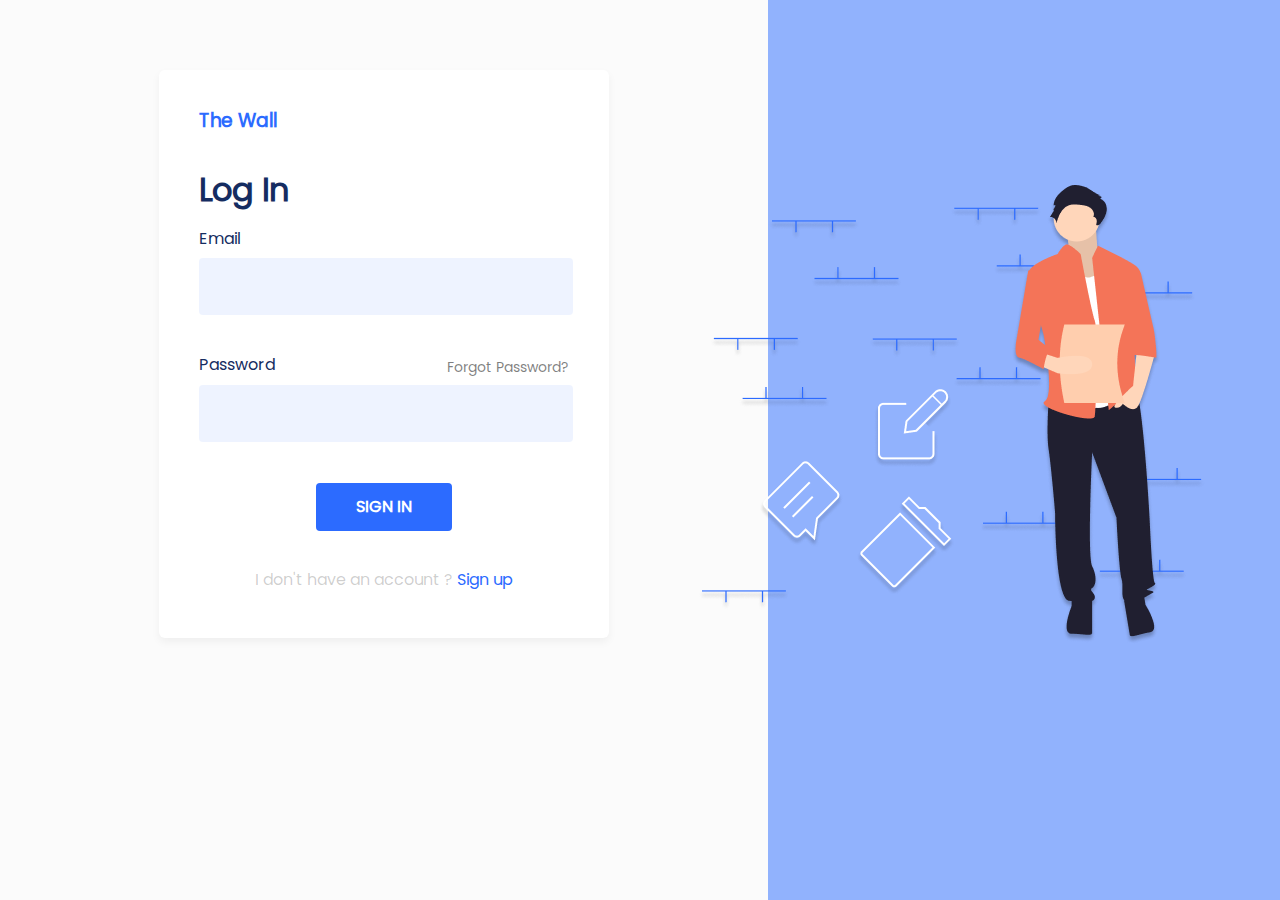
==== views/index.html @ 357ab4b7 "second attempt" ====
<!DOCTYPE html>
<html lang="en">
<head>
    <meta charset="UTF-8">
    <meta http-equiv="X-UA-Compatible" content="IE=edge">
    <meta name="viewport" content="width=device-width, initial-scale=1.0">
    <link rel="icon" type="image/x-icon" href="../assets/images/Group_2019.png">
    <meta name="description" content="Login form of the wall assignment">
    <meta name="author" content="Alfonso Martin B. Angeles">
    <link rel="stylesheet" href="../assets/css/normalize.css">
    <link rel="stylesheet" href="../assets/css/global.css">
    <link rel="stylesheet" href="../assets/css/index.css">
    <script src="../assets/js/index.js" defer></script>
    <title>The Wall | Sign In Page</title>
</head>
<body>
    <div class="container">
        <div class="form_container">
            <form id="login_form">
                <h3>The Wall</h3>
                <h1>Log In</h1>
                <div class="form_group">
                    <label for="email_input">Email</label>
                    <input type="text" name="email" id="email_input">
                    <div class="error_message">Incorrect Email</div>
                </div>
                <div class="form_group">
                    <div class="forgot_password_container">
                        <label for="password_input">Password</label>
                        <a href="#">Forgot Password?</a>
                    </div>
                    <input type="password" name="password" id="password_input">
                    <div class="error_message">Incorrect Password</div>
                </div>
                <button type="submit">SIGN IN</button>
                <p>
                    I don't have an account ? <a href="./sign_up.html">Sign up</a>
                </p>
            </form>
        </div>
        <div class="illustration_container">
            <img src="../assets/images/Group_2019.png" alt="illustration">
        </div>
    </div>
</body>
</html>
---- assets/css/global.css ----
.button {
  background-color: #2c6bff;
  border: none;
  color: #fff;
  font-weight: bold;
}
.box_container {
  background-color: #fff;
  border-radius: 6px;
  box-shadow: 0px 4px 8px rgba(0, 0, 0, 0.05);
}
.textarea {
  padding: 10px;
  box-sizing: border-box;
  width: 100%;
  resize: none;
  border: 1px solid #dce6ff;
  background-color: #f5f8ff;
  border-radius: 6px;
}
@font-face {
  font-family: Poppins;
  src: url("../fonts/Poppins-Regular.ttf");
}
* {
  font-family: Poppins;
}
body {
  background-color: #fbfbfb;
}
---- assets/css/index.css ----
.button {
  background-color: #2c6bff;
  border: none;
  color: #fff;
  font-weight: bold;
}
.box_container {
  background-color: #fff;
  border-radius: 6px;
  box-shadow: 0px 4px 8px rgba(0, 0, 0, 0.05);
}
.textarea {
  padding: 10px;
  box-sizing: border-box;
  width: 100%;
  resize: none;
  border: 1px solid #dce6ff;
  background-color: #f5f8ff;
  border-radius: 6px;
}
.container {
  display: flex;
  height: 100vh;
  flex-wrap: wrap;
}
.container .form_container {
  flex: 1.5;
}
.container .form_container form {
  background-color: #fff;
  border-radius: 6px;
  box-shadow: 0px 4px 8px rgba(0, 0, 0, 0.05);
  box-sizing: border-box;
  height: 568px;
  margin: 70px auto;
  padding: 40px;
  width: 450px;
  color: #152c61;
}
.container .form_container form h3 {
  color: #2c6bff;
  font-weight: bold;
  margin-top: 0;
}
.container .form_container form h1 {
  color: #152c61;
  margin-top: 40px;
}
.container .form_container form div.form_group {
  margin-block: 20px;
}
.container .form_container form div.form_group > label {
  display: block;
  margin-bottom: 10px;
}
.container .form_container form div.form_group .forgot_password_container {
  align-items: flex-end;
  display: flex;
  justify-content: space-between;
  margin-bottom: 10px;
}
.container .form_container form div.form_group .forgot_password_container a {
  color: rgba(0, 0, 0, 0.5);
  font-size: 14px;
  text-decoration: none;
}
.container .form_container form div.form_group input {
  background-color: rgba(44, 107, 255, 0.08);
  border-radius: 4px;
  border: none;
  height: 55px;
  width: 370px;
}
.container .form_container form div.form_group .error_message {
  color: #e1554c;
  font-size: 14px;
  margin-block: 5px;
  visibility: hidden;
}
.container .form_container form div.form_group .show_error {
  visibility: visible;
}
.container .form_container form button {
  background-color: #2c6bff;
  border: none;
  color: #fff;
  font-weight: bold;
  border-radius: 4px;
  display: block;
  padding: 15px 40px;
  margin: 20px auto;
}
.container .form_container form p {
  margin-top: 40px;
  text-align: center;
  color: rgba(0, 0, 0, 0.2);
}
.container .form_container form p a {
  color: #2c6bff;
  text-decoration: none;
}
.container .illustration_container {
  background-color: rgba(44, 107, 255, 0.51);
  flex: 1;
  position: relative;
}
.container .illustration_container img {
  position: absolute;
  left: -70px;
  top: 180px;
}
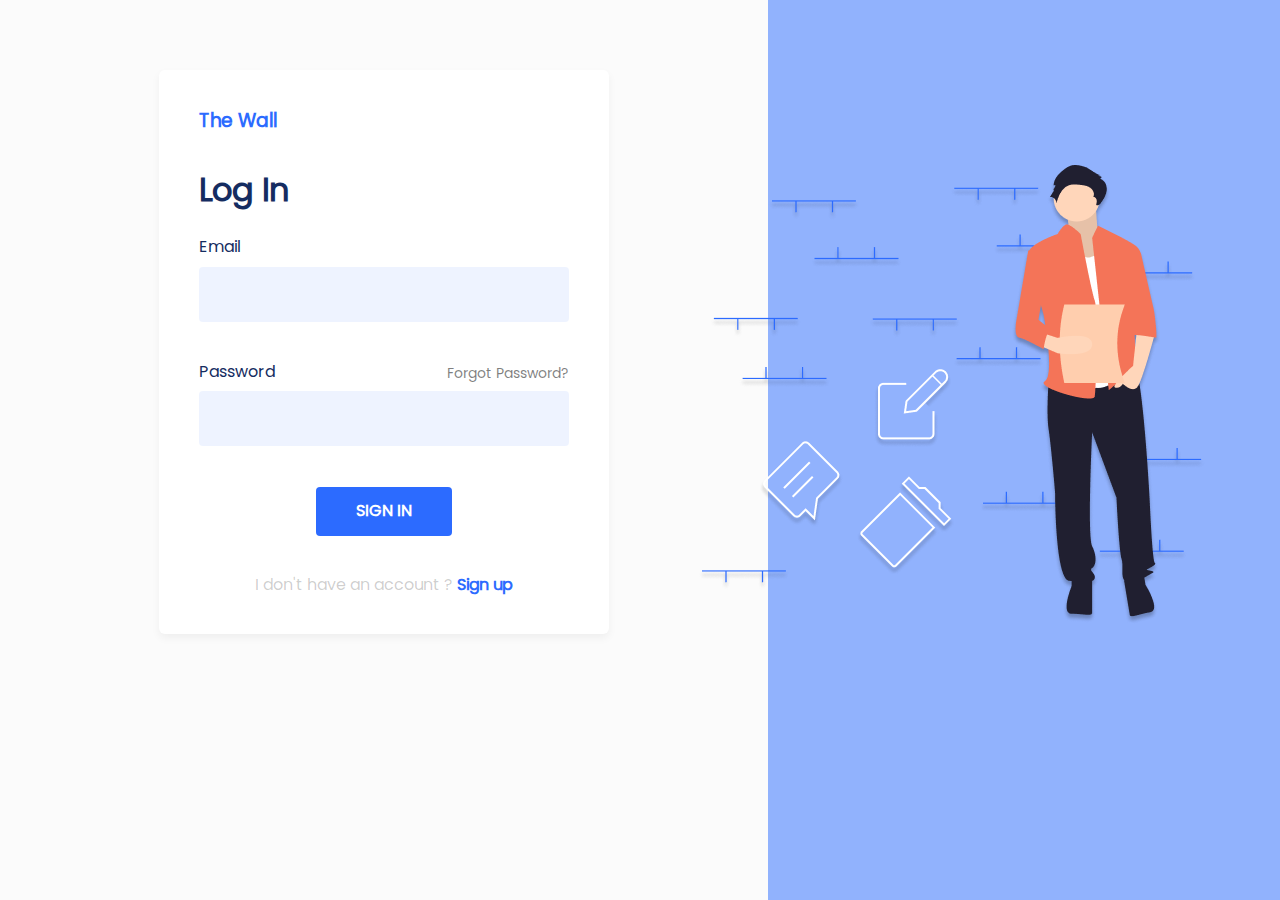
==== commit 0818b15c: "third attempt" ====
--- a/views/index.html
+++ b/views/index.html
@@ -5,10 +5,9 @@
     <meta http-equiv="X-UA-Compatible" content="IE=edge">
     <meta name="viewport" content="width=device-width, initial-scale=1.0">
     <link rel="icon" type="image/x-icon" href="../assets/images/Group_2019.png">
-    <meta name="description" content="Login form of the wall assignment">
+    <meta name="description" content="Sign in form of the wall assignment">
     <meta name="author" content="Alfonso Martin B. Angeles">
     <link rel="stylesheet" href="../assets/css/normalize.css">
-    <link rel="stylesheet" href="../assets/css/global.css">
     <link rel="stylesheet" href="../assets/css/index.css">
     <script src="../assets/js/index.js" defer></script>
     <title>The Wall | Sign In Page</title>
@@ -16,12 +15,12 @@
 <body>
     <div class="container">
         <div class="form_container">
-            <form id="login_form">
+            <form id="login_form"  method="post">
                 <h3>The Wall</h3>
                 <h1>Log In</h1>
                 <div class="form_group">
                     <label for="email_input">Email</label>
-                    <input type="text" name="email" id="email_input">
+                    <input type="text" name="email" id="email_input" tabindex="1">
                     <div class="error_message">Incorrect Email</div>
                 </div>
                 <div class="form_group">
@@ -29,10 +28,10 @@
                         <label for="password_input">Password</label>
                         <a href="#">Forgot Password?</a>
                     </div>
-                    <input type="password" name="password" id="password_input">
+                    <input type="password" name="password" id="password_input" tabindex="2">
                     <div class="error_message">Incorrect Password</div>
                 </div>
-                <button type="submit">SIGN IN</button>
+                <button type="submit" tabindex="3">SIGN IN</button>
                 <p>
                     I don't have an account ? <a href="./sign_up.html">Sign up</a>
                 </p>
--- a/assets/css/index.css
+++ b/assets/css/index.css
@@ -1,102 +1,113 @@
+@font-face {
+  font-family: Poppins;
+  src: url("../fonts/Poppins-Regular.ttf");
+}
+* {
+  font-family: Poppins;
+}
+body {
+  background-color: #fbfbfb;
+}
 .button {
   background-color: #2c6bff;
   border: none;
   color: #fff;
-  font-weight: bold;
+  cursor: pointer;
+  font-weight: 900;
 }
 .box_container {
   background-color: #fff;
   border-radius: 6px;
   box-shadow: 0px 4px 8px rgba(0, 0, 0, 0.05);
 }
-.textarea {
-  padding: 10px;
-  box-sizing: border-box;
-  width: 100%;
-  resize: none;
-  border: 1px solid #dce6ff;
-  background-color: #f5f8ff;
-  border-radius: 6px;
-}
 .container {
   display: flex;
+  flex-wrap: wrap;
   height: 100vh;
-  flex-wrap: wrap;
 }
 .container .form_container {
   flex: 1.5;
 }
-.container .form_container form {
+.container .form_container #login_form {
   background-color: #fff;
   border-radius: 6px;
   box-shadow: 0px 4px 8px rgba(0, 0, 0, 0.05);
   box-sizing: border-box;
-  height: 568px;
+  color: #152c61;
   margin: 70px auto;
   padding: 40px;
   width: 450px;
-  color: #152c61;
 }
-.container .form_container form h3 {
+.container .form_container #login_form h3 {
   color: #2c6bff;
-  font-weight: bold;
+  font-weight: 900;
   margin-top: 0;
 }
-.container .form_container form h1 {
-  color: #152c61;
+.container .form_container #login_form h1 {
+  font-weight: 900;
+  margin-bottom: 30px;
   margin-top: 40px;
 }
-.container .form_container form div.form_group {
+.container .form_container #login_form .form_group {
   margin-block: 20px;
 }
-.container .form_container form div.form_group > label {
+.container .form_container #login_form .form_group > label {
   display: block;
   margin-bottom: 10px;
 }
-.container .form_container form div.form_group .forgot_password_container {
+.container .form_container #login_form .form_group .forgot_password_container {
   align-items: flex-end;
   display: flex;
   justify-content: space-between;
   margin-bottom: 10px;
 }
-.container .form_container form div.form_group .forgot_password_container a {
+.container .form_container #login_form .form_group .forgot_password_container a {
   color: rgba(0, 0, 0, 0.5);
   font-size: 14px;
   text-decoration: none;
 }
-.container .form_container form div.form_group input {
+.container .form_container #login_form .form_group input {
   background-color: rgba(44, 107, 255, 0.08);
   border-radius: 4px;
   border: none;
+  box-sizing: border-box;
+  color: #152c61;
   height: 55px;
+  padding-inline: 20px;
   width: 370px;
 }
-.container .form_container form div.form_group .error_message {
+.container .form_container #login_form .form_group .error_message {
   color: #e1554c;
   font-size: 14px;
   margin-block: 5px;
   visibility: hidden;
 }
-.container .form_container form div.form_group .show_error {
+.container .form_container #login_form .form_group .show_error_message {
   visibility: visible;
 }
-.container .form_container form button {
+.container .form_container #login_form .form_group .show_error_color {
+  background-color: rgba(225, 85, 76, 0.08);
+}
+.container .form_container #login_form button {
   background-color: #2c6bff;
   border: none;
   color: #fff;
-  font-weight: bold;
+  cursor: pointer;
+  font-weight: 900;
   border-radius: 4px;
   display: block;
+  margin: 20px auto;
   padding: 15px 40px;
-  margin: 20px auto;
 }
-.container .form_container form p {
+.container .form_container #login_form p {
+  color: rgba(0, 0, 0, 0.2);
+  margin-bottom: 0;
   margin-top: 40px;
   text-align: center;
-  color: rgba(0, 0, 0, 0.2);
 }
-.container .form_container form p a {
+.container .form_container #login_form p a {
   color: #2c6bff;
+  font-weight: 900;
   text-decoration: none;
 }
 .container .illustration_container {
@@ -105,7 +116,7 @@
   position: relative;
 }
 .container .illustration_container img {
+  left: -70px;
   position: absolute;
-  left: -70px;
-  top: 180px;
+  top: 160px;
 }
